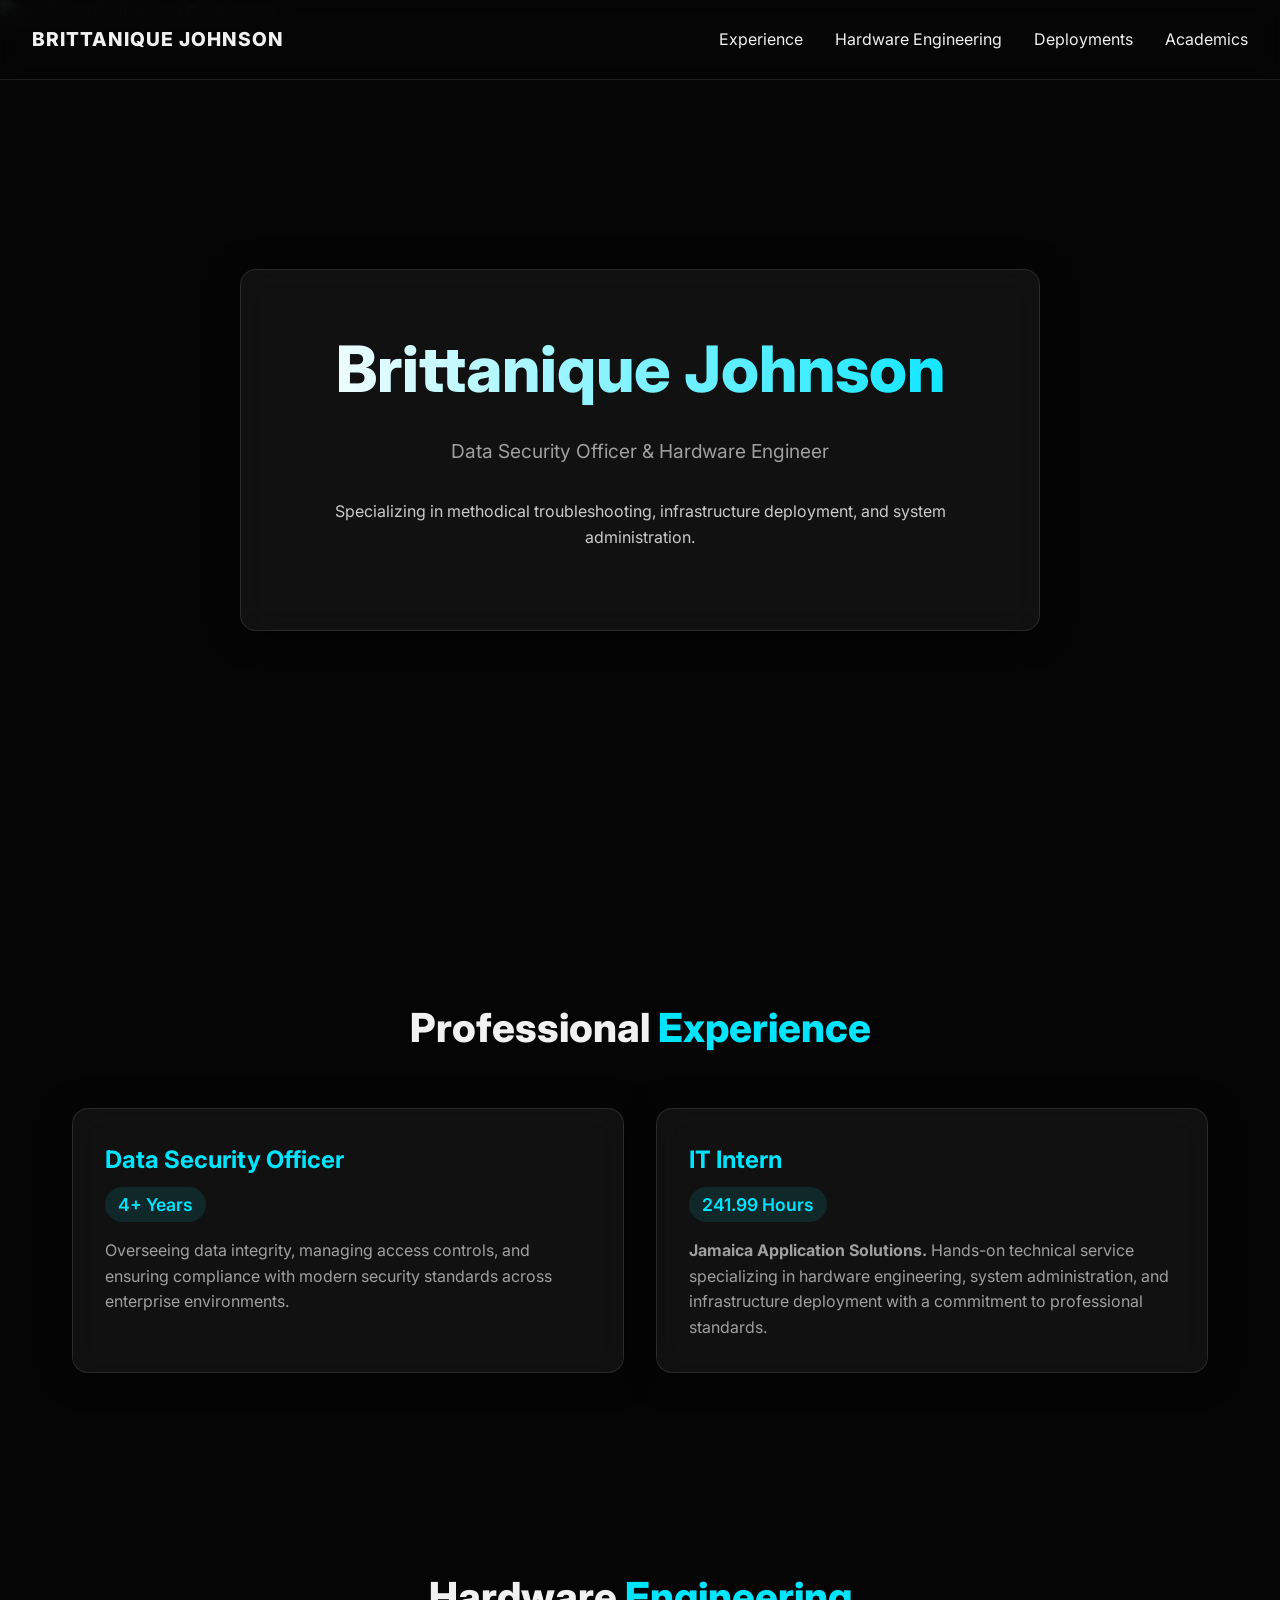
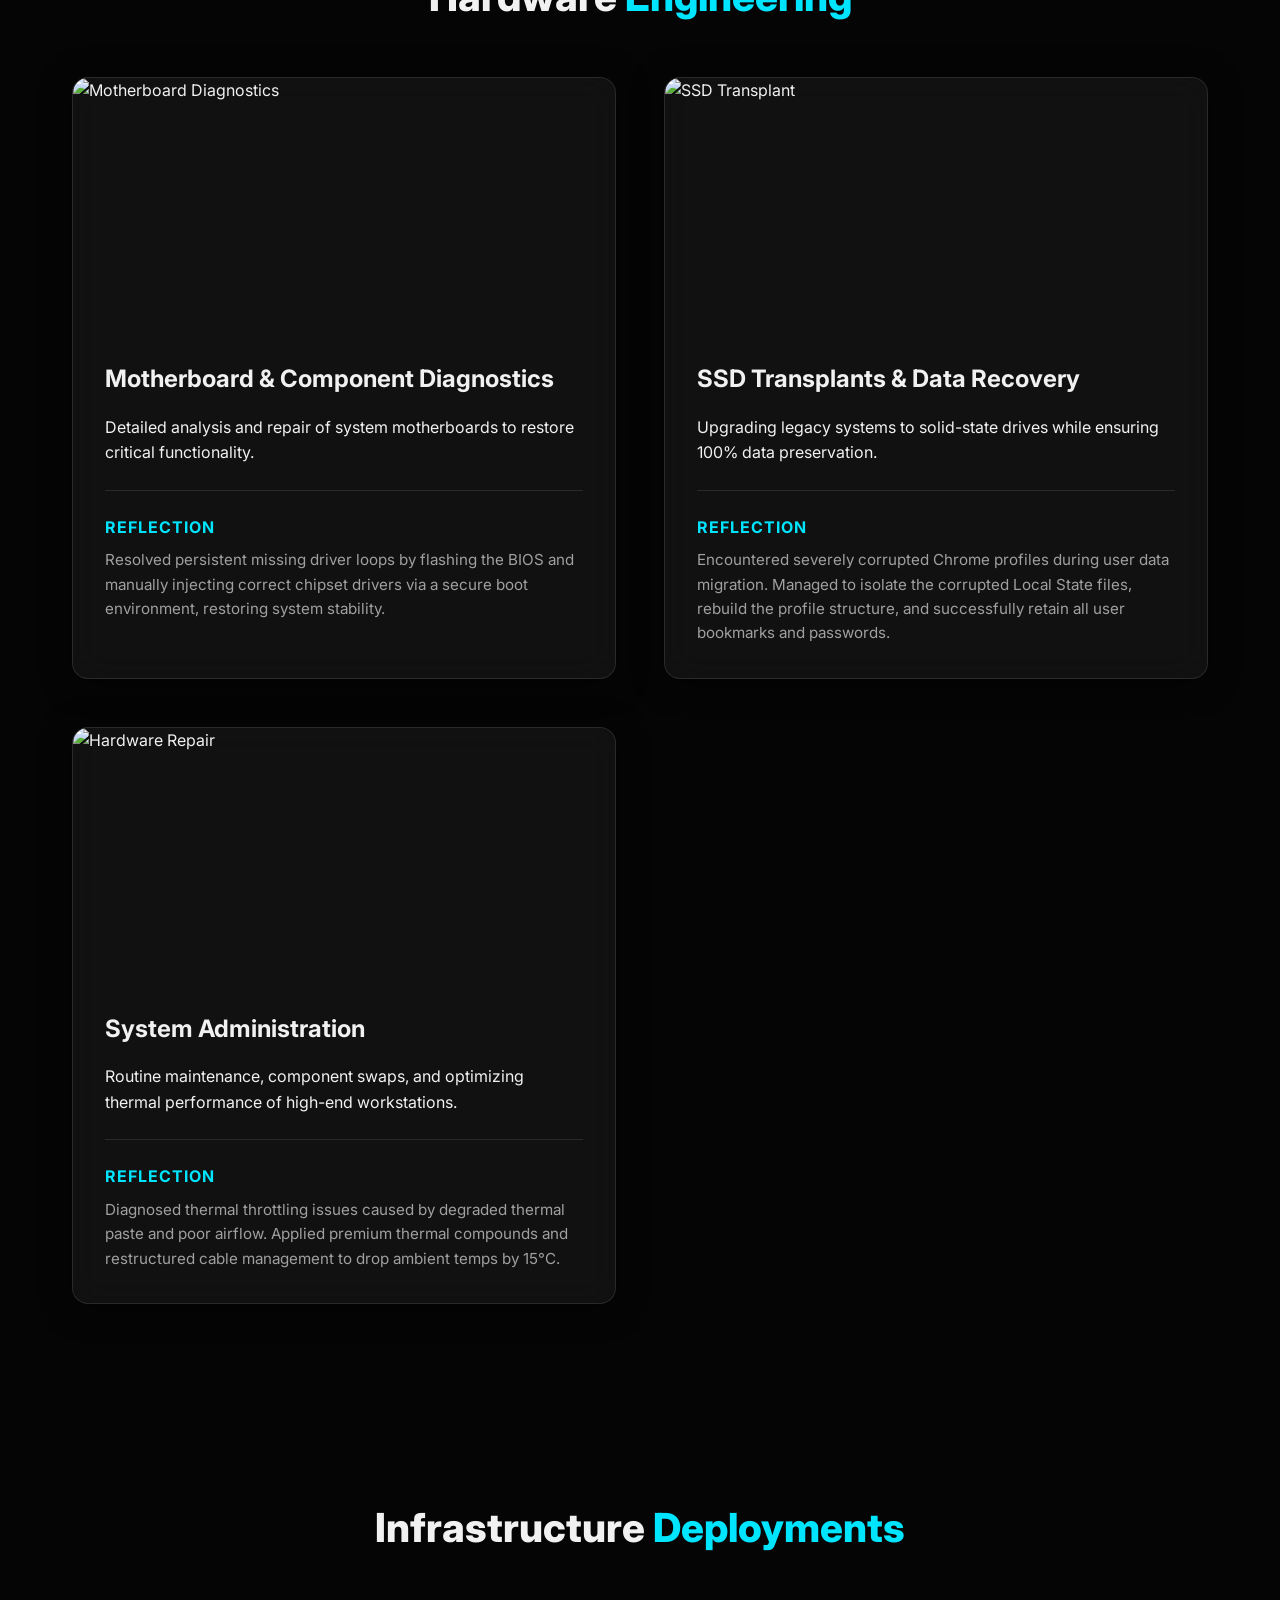
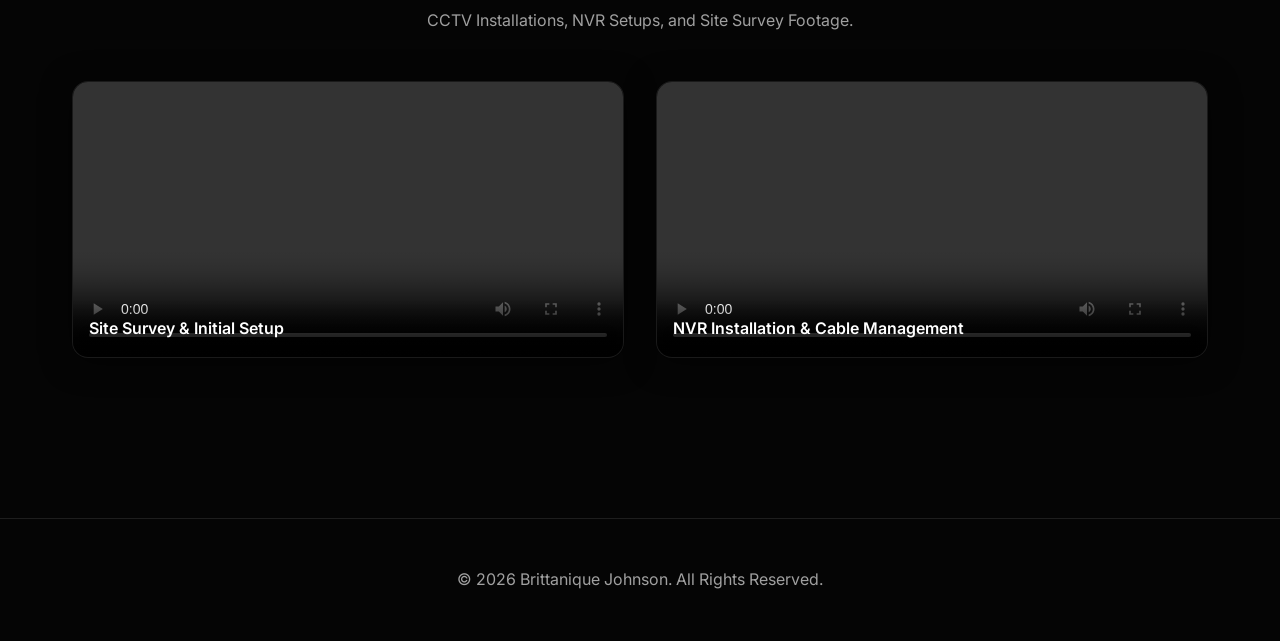
==== index.html @ fb6357a0 "Add files via upload" ====
<!DOCTYPE html>
<html lang="en">
<head>
    <meta charset="UTF-8">
    <meta name="viewport" content="width=device-width, initial-scale=1.0">
    <title>Brittanique Johnson | Tech Portfolio</title>
    <meta name="description" content="Professional portfolio of Brittanique Johnson. Data Security Officer and IT Specialist showcasing hardware engineering, system administration, and infrastructure deployment.">
    <link rel="stylesheet" href="style.css">
</head>
<body>

    <nav>
        <a href="index.html" class="nav-brand">BRITTANIQUE JOHNSON</a>
        <div class="nav-links">
            <a href="#experience">Experience</a>
            <a href="#projects">Hardware Engineering</a>
            <a href="#video-gallery">Deployments</a>
            <a href="academics.html">Academics</a>
        </div>
    </nav>

    <header class="hero">
        <!-- Hero Background using a provided hardware repair image -->
        <img src="assets/20251214_135206.jpg" alt="Hardware Engineering Background" class="hero-bg" loading="lazy">
        <div class="hero-overlay"></div>
        
        <div class="hero-content glass">
            <h1>Brittanique Johnson</h1>
            <p>Data Security Officer & Hardware Engineer</p>
            <p style="font-size: 1rem; color: #ccc;">Specializing in methodical troubleshooting, infrastructure deployment, and system administration.</p>
        </div>
    </header>

    <main>
        <!-- Experience Section -->
        <section id="experience">
            <h2 class="section-title">Professional <span>Experience</span></h2>
            <div class="experience-grid">
                
                <div class="exp-card glass glass-card">
                    <h3>Data Security Officer</h3>
                    <span class="duration">4+ Years</span>
                    <p>Overseeing data integrity, managing access controls, and ensuring compliance with modern security standards across enterprise environments.</p>
                </div>

                <div class="exp-card glass glass-card">
                    <h3>IT Intern</h3>
                    <span class="duration">241.99 Hours</span>
                    <p><strong>Jamaica Application Solutions.</strong> Hands-on technical service specializing in hardware engineering, system administration, and infrastructure deployment with a commitment to professional standards.</p>
                </div>

            </div>
        </section>

        <!-- Project Gallery Section -->
        <section id="projects">
            <h2 class="section-title">Hardware <span>Engineering</span></h2>
            <div class="project-grid">

                <!-- Project 1 -->
                <div class="project-card glass">
                    <img src="assets/20251214_135220.jpg" alt="Motherboard Diagnostics" class="project-img" loading="lazy">
                    <div class="project-content">
                        <h3>Motherboard & Component Diagnostics</h3>
                        <p>Detailed analysis and repair of system motherboards to restore critical functionality.</p>
                        
                        <div class="reflection-block">
                            <h4>Reflection</h4>
                            <p>Resolved persistent missing driver loops by flashing the BIOS and manually injecting correct chipset drivers via a secure boot environment, restoring system stability.</p>
                        </div>
                    </div>
                </div>

                <!-- Project 2 -->
                <div class="project-card glass">
                    <img src="assets/20260110_123438.jpg" alt="SSD Transplant" class="project-img" loading="lazy">
                    <div class="project-content">
                        <h3>SSD Transplants & Data Recovery</h3>
                        <p>Upgrading legacy systems to solid-state drives while ensuring 100% data preservation.</p>
                        
                        <div class="reflection-block">
                            <h4>Reflection</h4>
                            <p>Encountered severely corrupted Chrome profiles during user data migration. Managed to isolate the corrupted Local State files, rebuild the profile structure, and successfully retain all user bookmarks and passwords.</p>
                        </div>
                    </div>
                </div>

                <!-- Project 3 -->
                <div class="project-card glass">
                    <img src="assets/IMG-20260419-WA0002.jpg" alt="Hardware Repair" class="project-img" loading="lazy">
                    <div class="project-content">
                        <h3>System Administration</h3>
                        <p>Routine maintenance, component swaps, and optimizing thermal performance of high-end workstations.</p>
                        
                        <div class="reflection-block">
                            <h4>Reflection</h4>
                            <p>Diagnosed thermal throttling issues caused by degraded thermal paste and poor airflow. Applied premium thermal compounds and restructured cable management to drop ambient temps by 15°C.</p>
                        </div>
                    </div>
                </div>

            </div>
        </section>

        <!-- Video Gallery Section -->
        <section id="video-gallery">
            <h2 class="section-title">Infrastructure <span>Deployments</span></h2>
            <p style="text-align: center; margin-bottom: 3rem; color: var(--text-muted);">CCTV Installations, NVR Setups, and Site Survey Footage.</p>
            
            <div class="video-grid">
                
                <div class="video-wrapper glass">
                    <video controls preload="metadata">
                        <source src="assets/20251214_135456.mp4" type="video/mp4">
                        Your browser does not support the video tag.
                    </video>
                    <div class="video-label">Site Survey & Initial Setup</div>
                </div>

                <div class="video-wrapper glass">
                    <video controls preload="metadata">
                        <source src="assets/20251214_140305.mp4" type="video/mp4">
                        Your browser does not support the video tag.
                    </video>
                    <div class="video-label">NVR Installation & Cable Management</div>
                </div>

            </div>
        </section>
    </main>

    <footer>
        <p>&copy; 2026 Brittanique Johnson. All Rights Reserved.</p>
    </footer>

</body>
</html>
---- style.css ----
/* Google Fonts: Inter */
@import url('https://fonts.googleapis.com/css2?family=Inter:wght@300;400;600;800&display=swap');

:root {
  --bg-color: #050505;
  --text-color: #f1f1f1;
  --text-muted: #a0a0a0;
  --accent-color: #00e5ff;
  --glass-bg: rgba(255, 255, 255, 0.05);
  --glass-border: rgba(255, 255, 255, 0.1);
}

* {
  box-sizing: border-box;
  margin: 0;
  padding: 0;
}

body {
  font-family: 'Inter', sans-serif;
  background-color: var(--bg-color);
  color: var(--text-color);
  line-height: 1.6;
  overflow-x: hidden;
}

/* Glassmorphism Utilities */
.glass {
  background: var(--glass-bg);
  backdrop-filter: blur(16px);
  -webkit-backdrop-filter: blur(16px);
  border: 1px solid var(--glass-border);
  border-radius: 16px;
  box-shadow: 0 4px 30px rgba(0, 0, 0, 0.5);
}

.glass-card {
  padding: 2rem;
  transition: transform 0.3s ease, border-color 0.3s ease;
}

.glass-card:hover {
  transform: translateY(-5px);
  border-color: var(--accent-color);
}

/* Navigation */
nav {
  position: fixed;
  top: 0;
  width: 100%;
  padding: 1.5rem 2rem;
  z-index: 1000;
  display: flex;
  justify-content: space-between;
  align-items: center;
  backdrop-filter: blur(10px);
  border-bottom: 1px solid var(--glass-border);
  background: rgba(5, 5, 5, 0.8);
}

.nav-brand {
  font-weight: 800;
  font-size: 1.2rem;
  letter-spacing: 1px;
  color: var(--text-color);
  text-decoration: none;
}

.nav-links {
  display: flex;
  gap: 2rem;
}

.nav-links a {
  color: var(--text-color);
  text-decoration: none;
  font-weight: 400;
  transition: color 0.3s;
}

.nav-links a:hover {
  color: var(--accent-color);
}

/* Hero Section */
.hero {
  height: 100vh;
  position: relative;
  display: flex;
  align-items: center;
  justify-content: center;
  padding: 2rem;
  overflow: hidden;
}

.hero-bg {
  position: absolute;
  top: 0;
  left: 0;
  width: 100%;
  height: 100%;
  object-fit: cover;
  z-index: -2;
  filter: brightness(0.4) contrast(1.2);
}

.hero-overlay {
  position: absolute;
  top: 0;
  left: 0;
  width: 100%;
  height: 100%;
  background: linear-gradient(to bottom, rgba(5,5,5,0.2) 0%, var(--bg-color) 100%);
  z-index: -1;
}

.hero-content {
  text-align: center;
  max-width: 800px;
  padding: 3rem;
  animation: fadeIn 1s ease-out;
}

.hero h1 {
  font-size: 4rem;
  font-weight: 800;
  margin-bottom: 1rem;
  background: linear-gradient(90deg, #fff, var(--accent-color));
  -webkit-background-clip: text;
  -webkit-text-fill-color: transparent;
}

.hero p {
  font-size: 1.2rem;
  color: var(--text-muted);
  margin-bottom: 2rem;
}

/* Section Layouts */
section {
  padding: 6rem 2rem;
  max-width: 1200px;
  margin: 0 auto;
}

.section-title {
  font-size: 2.5rem;
  font-weight: 800;
  margin-bottom: 3rem;
  text-align: center;
}

.section-title span {
  color: var(--accent-color);
}

/* Experience Cards */
.experience-grid {
  display: grid;
  grid-template-columns: repeat(auto-fit, minmax(300px, 1fr));
  gap: 2rem;
}

.exp-card h3 {
  font-size: 1.5rem;
  margin-bottom: 0.5rem;
  color: var(--accent-color);
}

.exp-card .duration {
  font-weight: 600;
  font-size: 1.1rem;
  margin-bottom: 1rem;
  display: inline-block;
  padding: 0.2rem 0.8rem;
  background: rgba(0, 229, 255, 0.1);
  border-radius: 20px;
  color: var(--accent-color);
}

.exp-card p {
  color: var(--text-muted);
}

/* Project Gallery */
.project-grid {
  display: grid;
  grid-template-columns: repeat(auto-fit, minmax(350px, 1fr));
  gap: 3rem;
}

.project-card {
  position: relative;
  overflow: hidden;
  border-radius: 16px;
}

.project-img {
  width: 100%;
  height: 250px;
  object-fit: cover;
  display: block;
  transition: transform 0.5s ease;
}

.project-card:hover .project-img {
  transform: scale(1.05);
}

.project-content {
  padding: 2rem;
}

.project-content h3 {
  font-size: 1.5rem;
  margin-bottom: 1rem;
}

.reflection-block {
  margin-top: 1.5rem;
  padding-top: 1.5rem;
  border-top: 1px solid var(--glass-border);
}

.reflection-block h4 {
  color: var(--accent-color);
  margin-bottom: 0.5rem;
  font-size: 1rem;
  text-transform: uppercase;
  letter-spacing: 1px;
}

.reflection-block p {
  font-size: 0.95rem;
  color: var(--text-muted);
}

/* Video Gallery */
.video-grid {
  display: grid;
  grid-template-columns: repeat(auto-fit, minmax(400px, 1fr));
  gap: 2rem;
}

.video-wrapper {
  position: relative;
  width: 100%;
  border-radius: 16px;
  overflow: hidden;
  background: #000;
}

video {
  width: 100%;
  display: block;
}

.video-label {
  position: absolute;
  bottom: 0;
  left: 0;
  width: 100%;
  padding: 1rem;
  background: linear-gradient(to top, rgba(0,0,0,0.9), transparent);
  color: #fff;
  font-weight: 600;
}

/* Academics Page Specific */
.academics-hero {
  padding-top: 10rem;
  padding-bottom: 4rem;
  text-align: center;
}

.academics-grid {
  display: grid;
  grid-template-columns: 1fr;
  gap: 4rem;
}

.doc-embed {
  width: 100%;
  height: 800px;
  border: none;
  border-radius: 16px;
  background: #fff;
}

.doc-container {
  display: flex;
  flex-direction: column;
  gap: 1rem;
}

.btn {
  display: inline-block;
  padding: 0.8rem 1.5rem;
  background: var(--accent-color);
  color: #000;
  text-decoration: none;
  font-weight: 600;
  border-radius: 8px;
  transition: background 0.3s, transform 0.2s;
  text-align: center;
}

.btn:hover {
  background: #00b3cc;
  transform: translateY(-2px);
}

/* Footer */
footer {
  text-align: center;
  padding: 3rem;
  border-top: 1px solid var(--glass-border);
  color: var(--text-muted);
  margin-top: 4rem;
}

/* Animations */
@keyframes fadeIn {
  from { opacity: 0; transform: translateY(20px); }
  to { opacity: 1; transform: translateY(0); }
}

/* Responsive adjustments */
@media (max-width: 768px) {
  .hero h1 {
    font-size: 2.5rem;
  }
  .section-title {
    font-size: 2rem;
  }
  .nav-links {
    display: none; /* simple mobile behavior for now */
  }
  .doc-embed {
    height: 500px;
  }
  .video-grid {
    grid-template-columns: 1fr;
  }
}
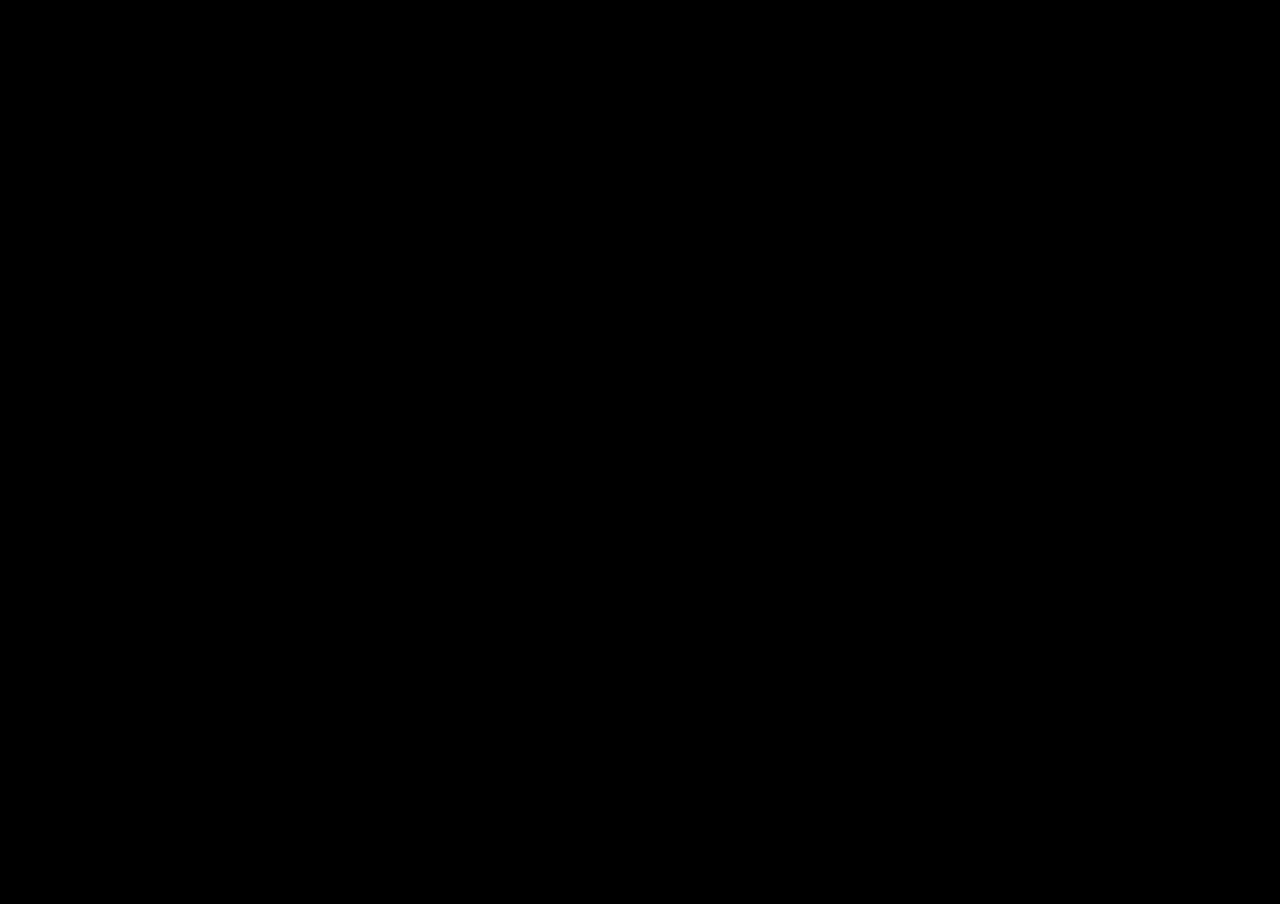
==== commit ad5ab1b1: "Update index.html with new title and iframe Removed the original title and meta description, added a" ====
--- a/index.html
+++ b/index.html
@@ -3,135 +3,14 @@
 <head>
     <meta charset="UTF-8">
     <meta name="viewport" content="width=device-width, initial-scale=1.0">
-    <title>Brittanique Johnson | Tech Portfolio</title>
-    <meta name="description" content="Professional portfolio of Brittanique Johnson. Data Security Officer and IT Specialist showcasing hardware engineering, system administration, and infrastructure deployment.">
-    <link rel="stylesheet" href="style.css">
+    <title>Brittanique Johnson | IT Portfolio</title>
+    <style>
+        /* This makes the Canva site fill the entire browser screen */
+        body, html { margin: 0; padding: 0; height: 100%; overflow: hidden; background-color: #000; }
+        iframe { width: 100%; height: 100%; border: none; }
+    </style>
 </head>
 <body>
-
-    <nav>
-        <a href="index.html" class="nav-brand">BRITTANIQUE JOHNSON</a>
-        <div class="nav-links">
-            <a href="#experience">Experience</a>
-            <a href="#projects">Hardware Engineering</a>
-            <a href="#video-gallery">Deployments</a>
-            <a href="academics.html">Academics</a>
-        </div>
-    </nav>
-
-    <header class="hero">
-        <!-- Hero Background using a provided hardware repair image -->
-        <img src="assets/20251214_135206.jpg" alt="Hardware Engineering Background" class="hero-bg" loading="lazy">
-        <div class="hero-overlay"></div>
-        
-        <div class="hero-content glass">
-            <h1>Brittanique Johnson</h1>
-            <p>Data Security Officer & Hardware Engineer</p>
-            <p style="font-size: 1rem; color: #ccc;">Specializing in methodical troubleshooting, infrastructure deployment, and system administration.</p>
-        </div>
-    </header>
-
-    <main>
-        <!-- Experience Section -->
-        <section id="experience">
-            <h2 class="section-title">Professional <span>Experience</span></h2>
-            <div class="experience-grid">
-                
-                <div class="exp-card glass glass-card">
-                    <h3>Data Security Officer</h3>
-                    <span class="duration">4+ Years</span>
-                    <p>Overseeing data integrity, managing access controls, and ensuring compliance with modern security standards across enterprise environments.</p>
-                </div>
-
-                <div class="exp-card glass glass-card">
-                    <h3>IT Intern</h3>
-                    <span class="duration">241.99 Hours</span>
-                    <p><strong>Jamaica Application Solutions.</strong> Hands-on technical service specializing in hardware engineering, system administration, and infrastructure deployment with a commitment to professional standards.</p>
-                </div>
-
-            </div>
-        </section>
-
-        <!-- Project Gallery Section -->
-        <section id="projects">
-            <h2 class="section-title">Hardware <span>Engineering</span></h2>
-            <div class="project-grid">
-
-                <!-- Project 1 -->
-                <div class="project-card glass">
-                    <img src="assets/20251214_135220.jpg" alt="Motherboard Diagnostics" class="project-img" loading="lazy">
-                    <div class="project-content">
-                        <h3>Motherboard & Component Diagnostics</h3>
-                        <p>Detailed analysis and repair of system motherboards to restore critical functionality.</p>
-                        
-                        <div class="reflection-block">
-                            <h4>Reflection</h4>
-                            <p>Resolved persistent missing driver loops by flashing the BIOS and manually injecting correct chipset drivers via a secure boot environment, restoring system stability.</p>
-                        </div>
-                    </div>
-                </div>
-
-                <!-- Project 2 -->
-                <div class="project-card glass">
-                    <img src="assets/20260110_123438.jpg" alt="SSD Transplant" class="project-img" loading="lazy">
-                    <div class="project-content">
-                        <h3>SSD Transplants & Data Recovery</h3>
-                        <p>Upgrading legacy systems to solid-state drives while ensuring 100% data preservation.</p>
-                        
-                        <div class="reflection-block">
-                            <h4>Reflection</h4>
-                            <p>Encountered severely corrupted Chrome profiles during user data migration. Managed to isolate the corrupted Local State files, rebuild the profile structure, and successfully retain all user bookmarks and passwords.</p>
-                        </div>
-                    </div>
-                </div>
-
-                <!-- Project 3 -->
-                <div class="project-card glass">
-                    <img src="assets/IMG-20260419-WA0002.jpg" alt="Hardware Repair" class="project-img" loading="lazy">
-                    <div class="project-content">
-                        <h3>System Administration</h3>
-                        <p>Routine maintenance, component swaps, and optimizing thermal performance of high-end workstations.</p>
-                        
-                        <div class="reflection-block">
-                            <h4>Reflection</h4>
-                            <p>Diagnosed thermal throttling issues caused by degraded thermal paste and poor airflow. Applied premium thermal compounds and restructured cable management to drop ambient temps by 15°C.</p>
-                        </div>
-                    </div>
-                </div>
-
-            </div>
-        </section>
-
-        <!-- Video Gallery Section -->
-        <section id="video-gallery">
-            <h2 class="section-title">Infrastructure <span>Deployments</span></h2>
-            <p style="text-align: center; margin-bottom: 3rem; color: var(--text-muted);">CCTV Installations, NVR Setups, and Site Survey Footage.</p>
-            
-            <div class="video-grid">
-                
-                <div class="video-wrapper glass">
-                    <video controls preload="metadata">
-                        <source src="assets/20251214_135456.mp4" type="video/mp4">
-                        Your browser does not support the video tag.
-                    </video>
-                    <div class="video-label">Site Survey & Initial Setup</div>
-                </div>
-
-                <div class="video-wrapper glass">
-                    <video controls preload="metadata">
-                        <source src="assets/20251214_140305.mp4" type="video/mp4">
-                        Your browser does not support the video tag.
-                    </video>
-                    <div class="video-label">NVR Installation & Cable Management</div>
-                </div>
-
-            </div>
-        </section>
-    </main>
-
-    <footer>
-        <p>&copy; 2026 Brittanique Johnson. All Rights Reserved.</p>
-    </footer>
-
+    <iframe src="https://canva.link/kcw1oj1w4dwc9qv"></iframe>
 </body>
 </html>
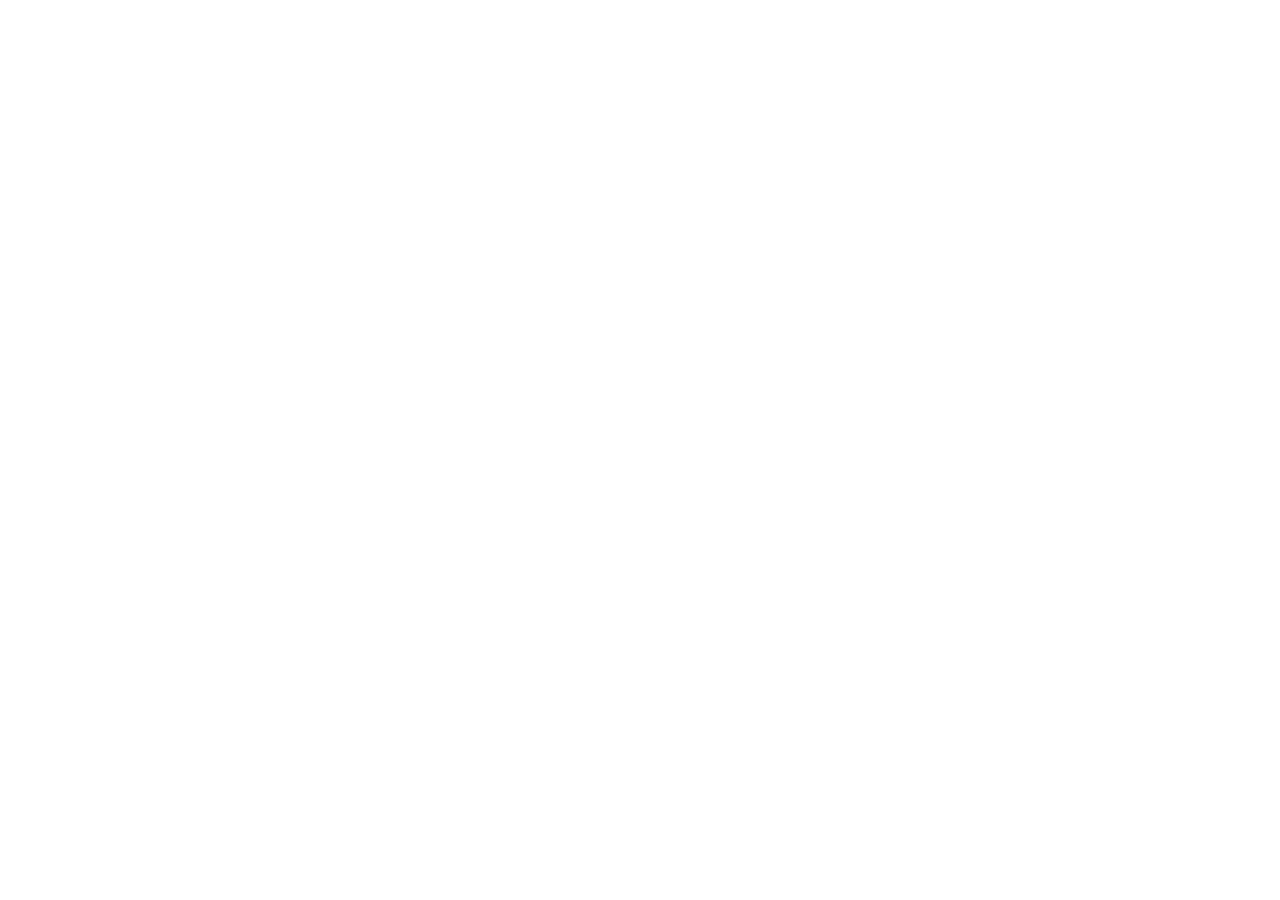
==== commit 6ac5d401: "Update index.html for redirect and portfolio link Removed meta tags and iframe, added redirect and l" ====
--- a/index.html
+++ b/index.html
@@ -1,16 +1,10 @@
 <!DOCTYPE html>
-<html lang="en">
+<html>
 <head>
-    <meta charset="UTF-8">
-    <meta name="viewport" content="width=device-width, initial-scale=1.0">
+    <meta http-equiv="refresh" content="0; url=https://canva.link/kcw1oj1w4dwc9qv">
     <title>Brittanique Johnson | IT Portfolio</title>
-    <style>
-        /* This makes the Canva site fill the entire browser screen */
-        body, html { margin: 0; padding: 0; height: 100%; overflow: hidden; background-color: #000; }
-        iframe { width: 100%; height: 100%; border: none; }
-    </style>
 </head>
 <body>
-    <iframe src="https://canva.link/kcw1oj1w4dwc9qv"></iframe>
+    <p>If you are not redirected, <a href="https://canva.link/kcw1oj1w4dwc9qv">click here to view my portfolio</a>.</p>
 </body>
 </html>
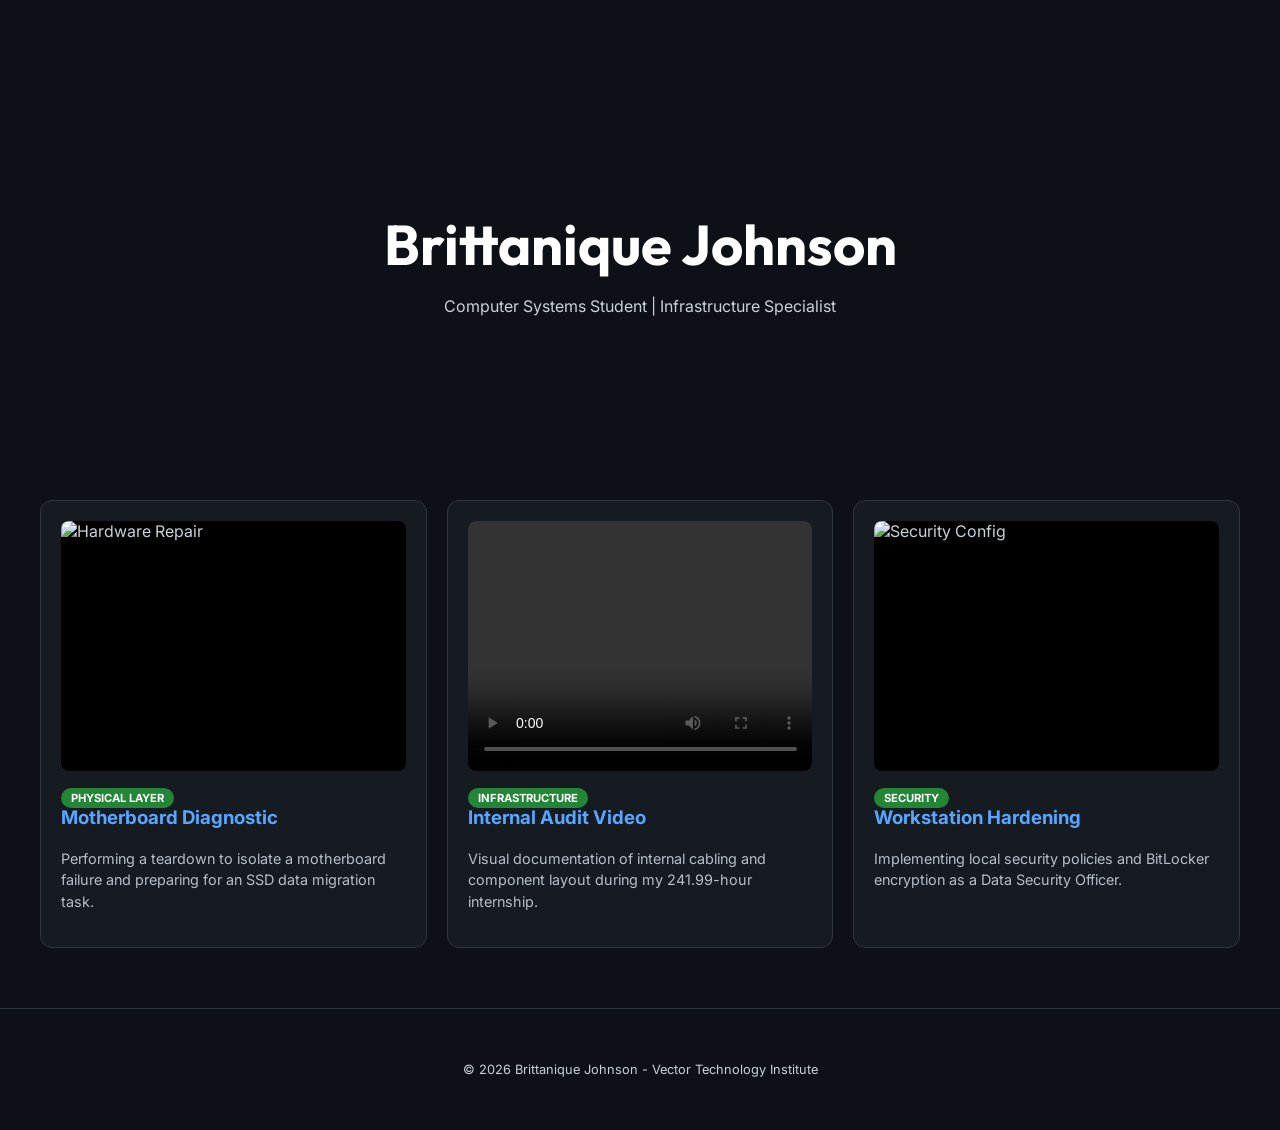
==== commit 7861fb25: "Update index.html" ====
--- a/index.html
+++ b/index.html
@@ -1,10 +1,71 @@
 <!DOCTYPE html>
-<html>
+<html lang="en">
 <head>
-    <meta http-equiv="refresh" content="0; url=https://canva.link/kcw1oj1w4dwc9qv">
-    <title>Brittanique Johnson | IT Portfolio</title>
+    <meta charset="UTF-8">
+    <meta name="viewport" content="width=device-width, initial-scale=1.0">
+    <title>Brittanique Johnson | IT Infrastructure Portfolio</title>
+    <link href="https://fonts.googleapis.com/css2?family=Outfit:wght@400;700&family=Inter:wght@300;500&display=swap" rel="stylesheet">
+    <style>
+        :root { --bg: #0d1117; --card: #161b22; --accent: #58a6ff; --text: #c9d1d9; }
+        body { background: var(--bg); color: var(--text); font-family: 'Inter', sans-serif; margin: 0; }
+        
+        .hero { height: 60vh; display: flex; align-items: center; justify-content: center; background: linear-gradient(rgba(13,17,23,0.7), rgba(13,17,23,0.7)), url('assets/20251214_135220.jpg') center/cover; text-align: center; }
+        .hero-content h1 { font-family: 'Outfit', sans-serif; font-size: 3.5rem; color: #fff; margin: 0; }
+        
+        .grid { max-width: 1200px; margin: -60px auto 40px; padding: 20px; display: grid; grid-template-columns: repeat(auto-fit, minmax(300px, 1fr)); gap: 20px; }
+        .card { background: var(--card); border: 1px solid #30363d; border-radius: 12px; padding: 20px; transition: 0.3s; }
+        .card:hover { border-color: var(--accent); transform: translateY(-5px); }
+        
+        .media-container { border-radius: 8px; overflow: hidden; margin-bottom: 15px; background: #000; }
+        img, video { width: 100%; display: block; height: 250px; object-fit: cover; }
+        h3 { color: var(--accent); margin-top: 0; }
+        .narrative { font-size: 0.9rem; line-height: 1.5; opacity: 0.9; }
+        .badge { background: #238636; color: #fff; padding: 3px 10px; border-radius: 20px; font-size: 0.7rem; font-weight: bold; text-transform: uppercase; }
+    </style>
 </head>
 <body>
-    <p>If you are not redirected, <a href="https://canva.link/kcw1oj1w4dwc9qv">click here to view my portfolio</a>.</p>
+
+<section class="hero">
+    <div class="hero-content">
+        <h1>Brittanique Johnson</h1>
+        <p>Computer Systems Student | Infrastructure Specialist</p>
+    </div>
+</section>
+
+<div class="grid">
+    <div class="card">
+        <div class="media-container">
+            <img src="assets/20251214_135206.jpg" alt="Hardware Repair">
+        </div>
+        <span class="badge">Physical Layer</span>
+        <h3>Motherboard Diagnostic</h3>
+        <p class="narrative">Performing a teardown to isolate a motherboard failure and preparing for an SSD data migration task.</p>
+    </div>
+
+    <div class="card">
+        <div class="media-container">
+            <video controls>
+                <source src="assets/20251214_135456.mp4" type="video/mp4">
+            </video>
+        </div>
+        <span class="badge">Infrastructure</span>
+        <h3>Internal Audit Video</h3>
+        <p class="narrative">Visual documentation of internal cabling and component layout during my 241.99-hour internship.</p>
+    </div>
+
+    <div class="card">
+        <div class="media-container">
+            <img src="assets/IMG-20260419-WA0002(1).jpg" alt="Security Config">
+        </div>
+        <span class="badge">Security</span>
+        <h3>Workstation Hardening</h3>
+        <p class="narrative">Implementing local security policies and BitLocker encryption as a Data Security Officer.</p>
+    </div>
+</div>
+
+<footer style="text-align: center; padding: 40px; border-top: 1px solid #30363d; font-size: 0.8rem;">
+    <p>© 2026 Brittanique Johnson - Vector Technology Institute</p>
+</footer>
+
 </body>
 </html>
